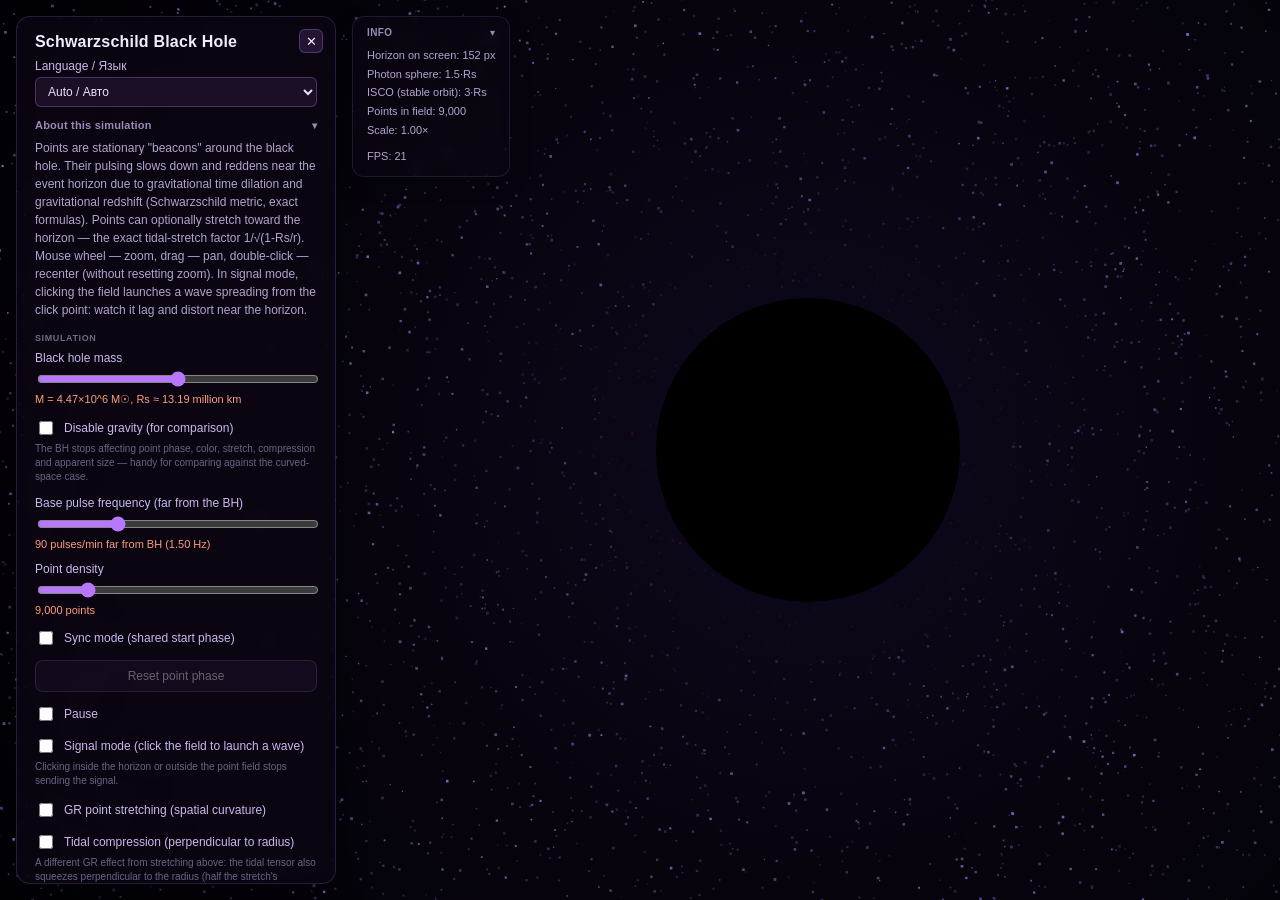
==== index.html @ 3dc67f5d "Initial commit: Schwarzschild black hole GR visualization Interactive Canvas 2D simulation of gravit" ====
<!DOCTYPE html>
<html lang="en">

<head>
  <meta charset="UTF-8">
  <meta
    name="viewport"
    content="width=device-width, initial-scale=1.0"
  >
  <title data-i18n="pageTitle">Schwarzschild Black Hole — gravitational time dilation</title>
  <link
    rel="stylesheet"
    href="style.css"
  >
</head>

<body>
  <canvas id="scene"></canvas>

  <button
    type="button"
    id="hudShowBtn"
    class="hudEdgeBtn"
    aria-label="Show menu"
  >&#9776;</button>

  <div class="hud">
    <button
      type="button"
      id="hudHideBtn"
      class="hudCloseBtn"
      aria-label="Hide menu"
    >&#10005;</button>
    <h1 data-i18n="h1">Schwarzschild Black Hole</h1>

    <div class="row langRow">
      <label for="langSelect">Language / Язык</label>
      <select id="langSelect">
        <option
          value="auto"
          selected
        >Auto / Авто</option>
        <option value="en">English</option>
        <option value="ru">Русский</option>
      </select>
    </div>

    <button
      type="button"
      id="introToggle"
      class="accordionToggle"
      aria-expanded="true"
    >
      <span data-i18n="introToggle">About this simulation</span>
      <span
        class="accordionIcon"
        id="introToggleIcon"
      >&#9662;</span>
    </button>
    <p
      class="hint"
      id="introText"
      data-i18n="introText"
    >Points are stationary "beacons" around the black hole. Their pulsing slows down and reddens near the event horizon due to gravitational time dilation and gravitational redshift (Schwarzschild metric, exact formulas). Points can
      optionally stretch toward the horizon — the exact tidal-stretch factor 1/√(1-Rs/r). Mouse wheel — zoom, drag — pan, double-click — recenter (without resetting zoom). In signal mode, clicking the field launches a wave spreading from
      the click point: watch it lag and distort near the horizon.</p>

    <h2
      class="groupTitle"
      data-i18n="group_simulation"
    >Simulation</h2>

    <div class="row">
      <label
        for="mass"
        data-i18n="mass_label"
      >Black hole mass</label>
      <input
        id="mass"
        type="range"
        min="0"
        max="1000"
        value="500"
        step="1"
      >
      <div
        class="readout"
        id="massReadout"
      >—</div>
    </div>

    <div class="row checkboxRow">
      <label><input
          id="noGravity"
          type="checkbox"
        > <span data-i18n="noGravity_label">Disable gravity (for comparison)</span></label>
      <p
        class="rowHint"
        data-i18n="noGravity_hint"
      >The BH stops affecting point phase, color and stretch — handy for comparing against the curved-space case.</p>
    </div>

    <div class="row">
      <label
        for="freq"
        data-i18n="freq_label"
      >Base pulse frequency (far from the BH)</label>
      <input
        id="freq"
        type="range"
        min="10"
        max="300"
        value="90"
        step="1"
      >
      <div
        class="readout"
        id="freqReadout"
      >—</div>
    </div>

    <div class="row">
      <label
        for="density"
        data-i18n="density_label"
      >Point density</label>
      <input
        id="density"
        type="range"
        min="1000"
        max="50000"
        value="9000"
        step="500"
      >
      <div
        class="readout"
        id="densityReadout"
      >—</div>
    </div>

    <div class="row checkboxRow">
      <label><input
          id="syncMode"
          type="checkbox"
        > <span data-i18n="syncMode_label">Sync mode (shared start phase)</span></label>
    </div>

    <div class="row">
      <button
        id="resetPhases"
        type="button"
        class="btn"
        data-i18n="resetPhases_label"
      >Reset point phase</button>
    </div>

    <div class="row checkboxRow">
      <label><input
          id="pause"
          type="checkbox"
        > <span data-i18n="pause_label">Pause</span></label>
    </div>

    <div class="row checkboxRow">
      <label><input
          id="signalMode"
          type="checkbox"
        > <span data-i18n="signalMode_label">Signal mode (click the field to launch a wave)</span></label>
      <p
        class="rowHint"
        data-i18n="signalMode_hint"
      >Clicking inside the horizon or outside the point field stops sending the signal.</p>
    </div>

    <div
      class="row"
      id="signalTypeRow"
      style="display:none;"
    >
      <label
        for="signalType"
        data-i18n="signalType_label"
      >Signal type</label>
      <select id="signalType">
        <option
          value="single"
          selected
          data-i18n="signalType_single"
        >Single</option>
        <option
          value="continuous"
          data-i18n="signalType_continuous"
        >Continuous</option>
        <option
          value="count"
          data-i18n="signalType_count"
        >Fixed number</option>
      </select>
    </div>

    <div
      class="row"
      id="signalCountRow"
      style="display:none;"
    >
      <label
        for="signalCount"
        data-i18n="signalCount_label"
      >Number of signals</label>
      <input
        id="signalCount"
        type="range"
        min="1"
        max="100"
        value="5"
        step="1"
      >
      <div
        class="readout"
        id="signalCountReadout"
      >—</div>
    </div>

    <div class="row checkboxRow">
      <label><input
          id="tidalStretch"
          type="checkbox"
        > <span data-i18n="tidalStretch_label">GR point stretching (spatial curvature)</span></label>
    </div>

    <div
      class="row"
      id="stretchCoefficientRow"
      style="display:none;"
    >
      <label
        for="stretchCoefficient"
        data-i18n="stretchCoefficient_label"
      >Stretch coefficient</label>
      <input
        id="stretchCoefficient"
        type="range"
        min="10"
        max="300"
        value="100"
        step="5"
      >
      <div
        class="readout"
        id="stretchCoefficientReadout"
      >—</div>
    </div>

    <div
      class="row"
      id="stretchDirectionRow"
      style="display:none;"
    >
      <label
        for="stretchDirection"
        data-i18n="stretchDirection_label"
      >Stretch direction</label>
      <select id="stretchDirection">
        <option
          value="toward"
          selected
          data-i18n="stretchDirection_toward"
        >Toward the black hole only</option>
        <option
          value="both"
          data-i18n="stretchDirection_both"
        >Symmetric (both directions)</option>
      </select>
    </div>

    <div class="row checkboxRow">
      <label><input
          id="tidalCompress"
          type="checkbox"
        > <span data-i18n="tidalCompress_label">Tidal compression (perpendicular to radius)</span></label>
      <p
        class="rowHint"
        data-i18n="tidalCompress_hint"
      >A different GR effect from stretching above: the tidal tensor also squeezes perpendicular to the radius (half the stretch's magnitude) — and, unlike the stretch, stays finite right at the horizon.</p>
    </div>

    <div
      class="row"
      id="compressCoefficientRow"
      style="display:none;"
    >
      <label
        for="compressCoefficient"
        data-i18n="compressCoefficient_label"
      >Compression coefficient</label>
      <input
        id="compressCoefficient"
        type="range"
        min="10"
        max="300"
        value="100"
        step="5"
      >
      <div
        class="readout"
        id="compressCoefficientReadout"
      >—</div>
    </div>

    <div class="row checkboxRow">
      <label><input
          id="apparentSize"
          type="checkbox"
        > <span data-i18n="apparentSize_label">Apparent size (distant observer)</span></label>
      <p
        class="rowHint"
        data-i18n="apparentSize_hint"
      >A third, independent effect: how a FIXED real-size object would look to a distant observer — the reverse of the stretch above. Radial size shrinks by D(r) toward the horizon; tangential size is unchanged.</p>
    </div>

    <div
      class="row"
      id="apparentCoefficientRow"
      style="display:none;"
    >
      <label
        for="apparentCoefficient"
        data-i18n="apparentCoefficient_label"
      >Apparent-size coefficient</label>
      <input
        id="apparentCoefficient"
        type="range"
        min="10"
        max="300"
        value="100"
        step="5"
      >
      <div
        class="readout"
        id="apparentCoefficientReadout"
      >—</div>
    </div>

    <div class="row">
      <label
        for="distribution"
        data-i18n="distribution_label"
      >Point distribution</label>
      <select id="distribution">
        <option
          value="random"
          selected
          data-i18n="distribution_random"
        >Random</option>
        <option
          value="polar"
          data-i18n="distribution_polar"
        >Grid — radial coordinates</option>
        <option
          value="cartesian"
          data-i18n="distribution_cartesian"
        >Grid — cartesian coordinates</option>
      </select>
    </div>

    <h2
      class="groupTitle"
      data-i18n="group_display"
    >Display settings</h2>

    <div class="row">
      <label
        for="overallBrightness"
        data-i18n="overallBrightness_label"
      >Overall point brightness</label>
      <input
        id="overallBrightness"
        type="range"
        min="10"
        max="200"
        value="100"
        step="1"
      >
      <div
        class="readout"
        id="overallBrightnessReadout"
      >—</div>
    </div>

    <div class="row">
      <label
        for="brightness"
        data-i18n="brightness_label"
      >Point brightness near horizon</label>
      <input
        id="brightness"
        type="range"
        min="0"
        max="150"
        value="18"
        step="1"
      >
      <div
        class="readout"
        id="brightnessReadout"
      >—</div>
    </div>

    <div class="row">
      <label
        for="colorGradient"
        data-i18n="colorGradient_label"
      >Color transition sharpness</label>
      <input
        id="colorGradient"
        type="range"
        min="0"
        max="500"
        value="400"
        step="10"
      >
      <div
        class="readout"
        id="colorGradientReadout"
      >—</div>
      <p
        class="rowHint"
        data-i18n="colorGradient_hint"
      >Higher — points keep their original color longer and shift to the horizon color only right near it.</p>
    </div>

    <div class="row">
      <label
        for="sizeMode"
        data-i18n="sizeMode_label"
      >Point size</label>
      <select id="sizeMode">
        <option
          value="random"
          selected
          data-i18n="sizeMode_random"
        >Random</option>
        <option
          value="fixed"
          data-i18n="sizeMode_fixed"
        >Fixed</option>
      </select>
    </div>

    <div
      class="row"
      id="fixedSizeRow"
      style="display:none;"
    >
      <label
        for="fixedSize"
        data-i18n="fixedSize_label"
      >Fixed size value</label>
      <input
        id="fixedSize"
        type="range"
        min="5"
        max="40"
        value="20"
        step="1"
      >
      <div
        class="readout"
        id="fixedSizeReadout"
      >—</div>
    </div>

    <div class="row">
      <label
        for="pointShape"
        data-i18n="pointShape_label"
      >Point shape</label>
      <select id="pointShape">
        <option
          value="square"
          selected
          data-i18n="pointShape_square"
        >Square</option>
        <option
          value="circle"
          data-i18n="pointShape_circle"
        >Circle</option>
      </select>
    </div>

    <div class="row">
      <label
        for="zoom"
        data-i18n="zoom_label"
      >Zoom (or mouse wheel)</label>
      <input
        id="zoom"
        type="range"
        min="35"
        max="1000"
        value="100"
        step="1"
      >
      <div
        class="readout"
        id="zoomReadout"
      >—</div>
    </div>

    <h2
      class="groupTitle"
      data-i18n="group_colors"
    >Colors</h2>

    <div class="row">
      <label data-i18n="baseColor_label">Default point color</label>
      <div
        class="swatchRow"
        id="baseSwatches"
      ></div>
    </div>

    <div class="row checkboxRow">
      <label><input
          id="horizonAuto"
          type="checkbox"
          checked
        > <span data-i18n="horizonAuto_label">Automatic Doppler shift toward horizon</span></label>
    </div>

    <div
      class="row"
      id="horizonSwatchRow"
      style="display:none;"
    >
      <label data-i18n="horizonColor_label">Point color near horizon</label>
      <div
        class="swatchRow"
        id="horizonSwatches"
      ></div>
    </div>

    <div class="row">
      <button
        id="resetPalette"
        type="button"
        class="btn"
        data-i18n="resetPalette_label"
      >Reset palette</button>
    </div>

    <div class="row">
      <label
        for="paletteSelect"
        data-i18n="paletteSelect_label"
      >Saved palettes</label>
      <select id="paletteSelect">
        <option
          value=""
          data-i18n="paletteSelect_placeholder"
        >— select —</option>
      </select>
    </div>

    <div class="row">
      <label
        for="paletteName"
        data-i18n="paletteName_label"
      >New palette name</label>
      <input
        id="paletteName"
        type="text"
        data-i18n-placeholder="paletteName_placeholder"
        placeholder="E.g.: Sunset"
        maxlength="30"
      >
    </div>

    <div class="row">
      <button
        id="savePaletteBtn"
        type="button"
        class="btn"
        data-i18n="savePalette_label"
      >Save current palette</button>
    </div>

    <div class="row">
      <button
        id="deletePaletteBtn"
        type="button"
        class="btn"
        data-i18n="deletePalette_label"
      >Delete selected palette</button>
    </div>

    <h2
      class="groupTitle"
      data-i18n="group_animation"
    >Animation &amp; more</h2>

    <div class="row">
      <label
        for="speed"
        data-i18n="speed_label"
      >Animation speed</label>
      <input
        id="speed"
        type="range"
        min="10"
        max="400"
        value="100"
        step="1"
      >
      <div
        class="readout"
        id="speedReadout"
      >—</div>
    </div>

    <div class="row">
      <label
        for="blinkCurve"
        data-i18n="blinkCurve_label"
      >Blink curve</label>
      <select id="blinkCurve">
        <option
          value="sine"
          data-i18n="blinkCurve_sine"
        >Smooth (sine)</option>
        <option
          value="linear"
          data-i18n="blinkCurve_linear"
        >Linear</option>
        <option
          value="easeIn"
          selected
          data-i18n="blinkCurve_easeIn"
        >Ease-in</option>
        <option
          value="easeOut"
          data-i18n="blinkCurve_easeOut"
        >Ease-out</option>
        <option
          value="easeInOut"
          data-i18n="blinkCurve_easeInOut"
        >Ease-in-out</option>
      </select>
    </div>

    <div class="row checkboxRow">
      <label><input
          id="showGrid"
          type="checkbox"
        > <span data-i18n="showGrid_label">Show space-curvature grid</span></label>
    </div>
    <div class="row checkboxRow">
      <label><input
          id="showTooltip"
          type="checkbox"
        > <span data-i18n="showTooltip_label">Time-dilation tooltip at cursor</span></label>
    </div>

    <div class="row">
      <button
        id="copySettings"
        type="button"
        class="btn"
        data-i18n="copySettings_label"
      >Copy settings</button>
    </div>

    <div class="row">
      <button
        id="resetSettings"
        type="button"
        class="btn"
        data-i18n="resetSettings_label"
      >Reset settings</button>
    </div>

    <p
      class="hint autosave-hint"
      data-i18n="autosaveHint"
    >Settings are saved automatically.</p>
  </div>

  <div
    id="infoPanel"
    class="floatingPanel"
  >
    <div class="floatingPanelHeader">
      <span data-i18n="infoPanel_title">Info</span>
      <button
        type="button"
        id="infoPanelToggle"
        class="floatingPanelToggle"
        aria-expanded="true"
      >&#9662;</button>
    </div>
    <div
      class="stats"
      id="stats"
    ></div>
    <div
      class="stats"
      id="fpsReadout"
    >FPS: —</div>
  </div>

  <div
    id="cursorTooltip"
    class="cursor-tooltip"
  ></div>

  <script src="blackhole.js"></script>
</body>

</html>
---- style.css ----
* {
  box-sizing: border-box;
}

html, body {
  margin: 0;
  padding: 0;
  width: 100%;
  height: 100%;
  background: #050208;
  overflow: hidden;
  font-family: -apple-system, BlinkMacSystemFont, "Segoe UI", Roboto, Arial, sans-serif;
}

#scene {
  position: fixed;
  inset: 0;
  display: block;
  width: 100vw;
  height: 100vh;
  cursor: default;
}

.hud {
  position: fixed;
  top: 16px;
  left: 16px;
  width: 320px;
  max-width: calc(100vw - 32px);
  max-height: calc(100vh - 32px);
  overflow-y: auto;
  padding: 16px 18px;
  border-radius: 14px;
  background: rgba(15, 8, 22, 0.62);
  border: 1px solid rgba(180, 140, 255, 0.18);
  backdrop-filter: blur(10px);
  color: #e8e0f5;
  box-shadow: 0 8px 30px rgba(0,0,0,0.45);
}

.hud h1 {
  margin: 0 0 8px;
  padding-right: 26px;
  font-size: 16px;
  font-weight: 600;
  letter-spacing: 0.2px;
  color: #f2ecff;
}

.hudCloseBtn {
  position: absolute;
  top: 12px;
  right: 12px;
  width: 24px;
  height: 24px;
  padding: 0;
  border-radius: 6px;
  border: 1px solid rgba(180, 140, 255, 0.3);
  background: rgba(184, 119, 255, 0.14);
  color: #f2ecff;
  font-size: 13px;
  line-height: 1;
  cursor: pointer;
}

.hudCloseBtn:hover {
  background: rgba(184, 119, 255, 0.28);
}

.hudEdgeBtn {
  display: none;
  position: fixed;
  top: 16px;
  left: 16px;
  z-index: 40;
  width: 36px;
  height: 36px;
  align-items: center;
  justify-content: center;
  border-radius: 10px;
  border: 1px solid rgba(180, 140, 255, 0.3);
  background: rgba(15, 8, 22, 0.7);
  backdrop-filter: blur(6px);
  color: #f2ecff;
  font-size: 16px;
  cursor: pointer;
  box-shadow: 0 6px 20px rgba(0,0,0,0.35);
}

.hudEdgeBtn:hover {
  background: rgba(184, 119, 255, 0.28);
}

body.hudCollapsed .hud {
  display: none;
}

body.hudCollapsed .hudEdgeBtn {
  display: flex;
}

.hud .hint {
  margin: 0 0 14px;
  font-size: 12px;
  line-height: 1.5;
  color: #b4a4d0;
}

.groupTitle {
  margin: 14px 0 8px;
  padding-top: 10px;
  border-top: 1px solid rgba(180, 140, 255, 0.14);
  font-size: 9px;
  font-weight: 600;
  letter-spacing: 0.6px;
  text-transform: uppercase;
  color: #746a89;
}

.groupTitle:first-of-type {
  margin-top: 0;
  padding-top: 0;
  border-top: none;
}

.row {
  margin-bottom: 12px;
}

.row label {
  display: block;
  font-size: 12px;
  color: #cbb9ef;
  margin-bottom: 4px;
}

.row input[type="range"] {
  width: 100%;
  accent-color: #b877ff;
}

.row select,
.row input[type="text"] {
  width: 100%;
  padding: 6px 8px;
  border-radius: 6px;
  background: rgba(30, 18, 42, 0.85);
  border: 1px solid rgba(180, 140, 255, 0.3);
  color: #e8e0f5;
  font-size: 12px;
  font-family: inherit;
}

.row input[type="text"]::placeholder {
  color: #6f6285;
}

.row input[type="text"].inputError {
  border-color: #ff6b6b;
}

.row.checkboxRow label {
  display: flex;
  align-items: center;
  gap: 8px;
  font-size: 12px;
  color: #cbb9ef;
  cursor: pointer;
}

.row.checkboxRow input[type="checkbox"] {
  accent-color: #b877ff;
  width: 14px;
  height: 14px;
}

.readout {
  margin-top: 2px;
  font-size: 11px;
  color: #ff9d7a;
  font-variant-numeric: tabular-nums;
}

.rowHint {
  margin: 2px 0 0;
  font-size: 10px;
  line-height: 1.4;
  color: #6f6285;
}

.btn {
  width: 100%;
  padding: 8px 10px;
  border-radius: 8px;
  background: rgba(184, 119, 255, 0.14);
  border: 1px solid rgba(180, 140, 255, 0.4);
  color: #f2ecff;
  font-size: 12px;
  cursor: pointer;
  transition: background 0.15s ease;
}

.btn:hover {
  background: rgba(184, 119, 255, 0.28);
}

.btn:active {
  background: rgba(184, 119, 255, 0.4);
}

.btn:disabled {
  opacity: 0.4;
  cursor: not-allowed;
  background: rgba(184, 119, 255, 0.14);
}

.swatchRow {
  display: flex;
  flex-wrap: wrap;
  gap: 8px;
}

.swatch {
  width: 32px;
  height: 32px;
  border-radius: 50%;
  border: 2px solid transparent;
  padding: 0;
  cursor: pointer;
  box-shadow: inset 0 0 0 1px rgba(255, 255, 255, 0.2), 0 1px 3px rgba(0, 0, 0, 0.4);
}

.swatch:hover {
  box-shadow: inset 0 0 0 1px rgba(255, 255, 255, 0.35);
}

.swatch.active {
  border-color: #f2ecff;
  box-shadow: 0 0 0 2px rgba(255, 255, 255, 0.45), inset 0 0 0 1px rgba(255, 255, 255, 0.2);
}

.autosave-hint {
  margin: 8px 0 0;
  font-size: 10px;
  color: #6f6285;
  text-align: center;
}

.accordionToggle {
  display: flex;
  align-items: center;
  justify-content: space-between;
  width: 100%;
  margin: 0 0 8px;
  padding: 0;
  border: none;
  background: none;
  font-size: 11px;
  font-weight: 600;
  letter-spacing: 0.2px;
  color: #9a8ab8;
  cursor: pointer;
  text-align: left;
}

.accordionToggle:hover {
  color: #cbb9ef;
}

.accordionIcon {
  display: inline-block;
  transition: transform 0.15s ease;
  font-size: 10px;
}

.accordionToggle[aria-expanded="false"] .accordionIcon {
  transform: rotate(-90deg);
}

.hud .hint#introText.collapsed {
  display: none;
}

.floatingPanel {
  position: fixed;
  top: 16px;
  left: 352px;
  max-width: min(280px, calc(100vw - 368px));
  padding: 10px 14px;
  border-radius: 12px;
  background: rgba(15, 8, 22, 0.4);
  border: 1px solid rgba(180, 140, 255, 0.14);
  backdrop-filter: blur(6px);
  box-shadow: 0 6px 20px rgba(0,0,0,0.3);
  z-index: 30;
}

.floatingPanelHeader {
  display: flex;
  align-items: center;
  justify-content: space-between;
  gap: 12px;
  font-size: 10px;
  font-weight: 600;
  letter-spacing: 0.4px;
  text-transform: uppercase;
  color: #9a8ab8;
}

.floatingPanelToggle {
  padding: 0;
  border: none;
  background: none;
  color: #9a8ab8;
  cursor: pointer;
  font-size: 10px;
  line-height: 1;
  transition: transform 0.15s ease;
}

.floatingPanelToggle[aria-expanded="false"] {
  transform: rotate(-90deg);
}

.floatingPanel .stats {
  margin-top: 8px;
  font-size: 11px;
  line-height: 1.7;
  color: #b4a4d0;
  font-variant-numeric: tabular-nums;
  white-space: pre-line;
}

.floatingPanel .stats.collapsed {
  display: none;
}

@media (max-width: 900px) {
  .floatingPanel {
    display: none;
  }
}

@media (max-width: 560px) {
  .hud {
    width: calc(100vw - 32px);
  }
}

.cursor-tooltip {
  position: fixed;
  display: none;
  pointer-events: none;
  z-index: 50;
  background: rgba(15, 8, 22, 0.92);
  border: 1px solid rgba(180, 140, 255, 0.35);
  border-radius: 8px;
  padding: 6px 10px;
  font-size: 12px;
  line-height: 1.5;
  color: #f2ecff;
  white-space: nowrap;
  box-shadow: 0 6px 20px rgba(0,0,0,0.5);
}
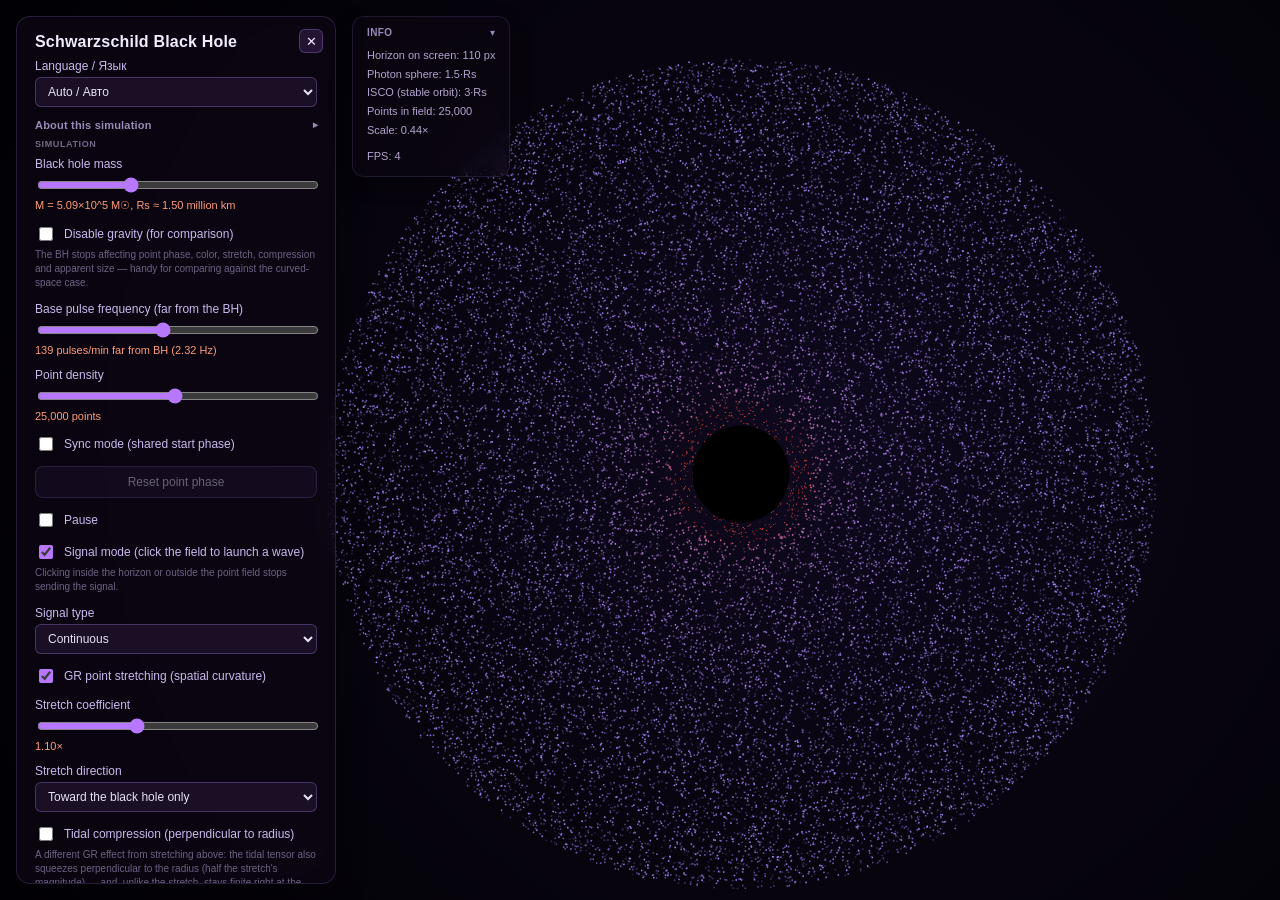
==== commit 5dd34f50: "Add menu hide/show toggle; set curated defaults - Collapsible left panel with a persistent edge butt" ====
--- a/index.html
+++ b/index.html
@@ -80,7 +80,7 @@
         type="range"
         min="0"
         max="1000"
-        value="500"
+        value="322"
         step="1"
       >
       <div
@@ -110,7 +110,7 @@
         type="range"
         min="10"
         max="300"
-        value="90"
+        value="139"
         step="1"
       >
       <div
@@ -129,7 +129,7 @@
         type="range"
         min="1000"
         max="50000"
-        value="9000"
+        value="25000"
         step="500"
       >
       <div
@@ -165,6 +165,7 @@
       <label><input
           id="signalMode"
           type="checkbox"
+          checked
         > <span data-i18n="signalMode_label">Signal mode (click the field to launch a wave)</span></label>
       <p
         class="rowHint"
@@ -184,11 +185,11 @@
       <select id="signalType">
         <option
           value="single"
-          selected
           data-i18n="signalType_single"
         >Single</option>
         <option
           value="continuous"
+          selected
           data-i18n="signalType_continuous"
         >Continuous</option>
         <option
@@ -212,7 +213,7 @@
         type="range"
         min="1"
         max="100"
-        value="5"
+        value="10"
         step="1"
       >
       <div
@@ -225,6 +226,7 @@
       <label><input
           id="tidalStretch"
           type="checkbox"
+          checked
         > <span data-i18n="tidalStretch_label">GR point stretching (spatial curvature)</span></label>
     </div>
 
@@ -242,7 +244,7 @@
         type="range"
         min="10"
         max="300"
-        value="100"
+        value="110"
         step="5"
       >
       <div
@@ -298,7 +300,7 @@
         type="range"
         min="10"
         max="300"
-        value="100"
+        value="250"
         step="5"
       >
       <div
@@ -311,6 +313,7 @@
       <label><input
           id="apparentSize"
           type="checkbox"
+          checked
         > <span data-i18n="apparentSize_label">Apparent size (distant observer)</span></label>
       <p
         class="rowHint"
@@ -397,7 +400,7 @@
         type="range"
         min="0"
         max="150"
-        value="18"
+        value="140"
         step="1"
       >
       <div
@@ -416,7 +419,7 @@
         type="range"
         min="0"
         max="500"
-        value="400"
+        value="100"
         step="10"
       >
       <div
@@ -437,11 +440,11 @@
       <select id="sizeMode">
         <option
           value="random"
-          selected
           data-i18n="sizeMode_random"
         >Random</option>
         <option
           value="fixed"
+          selected
           data-i18n="sizeMode_fixed"
         >Fixed</option>
       </select>
@@ -461,7 +464,7 @@
         type="range"
         min="5"
         max="40"
-        value="20"
+        value="35"
         step="1"
       >
       <div
@@ -498,7 +501,7 @@
         type="range"
         min="35"
         max="1000"
-        value="100"
+        value="44"
         step="1"
       >
       <div
@@ -626,6 +629,7 @@
       <select id="blinkCurve">
         <option
           value="sine"
+          selected
           data-i18n="blinkCurve_sine"
         >Smooth (sine)</option>
         <option
@@ -634,7 +638,6 @@
         >Linear</option>
         <option
           value="easeIn"
-          selected
           data-i18n="blinkCurve_easeIn"
         >Ease-in</option>
         <option
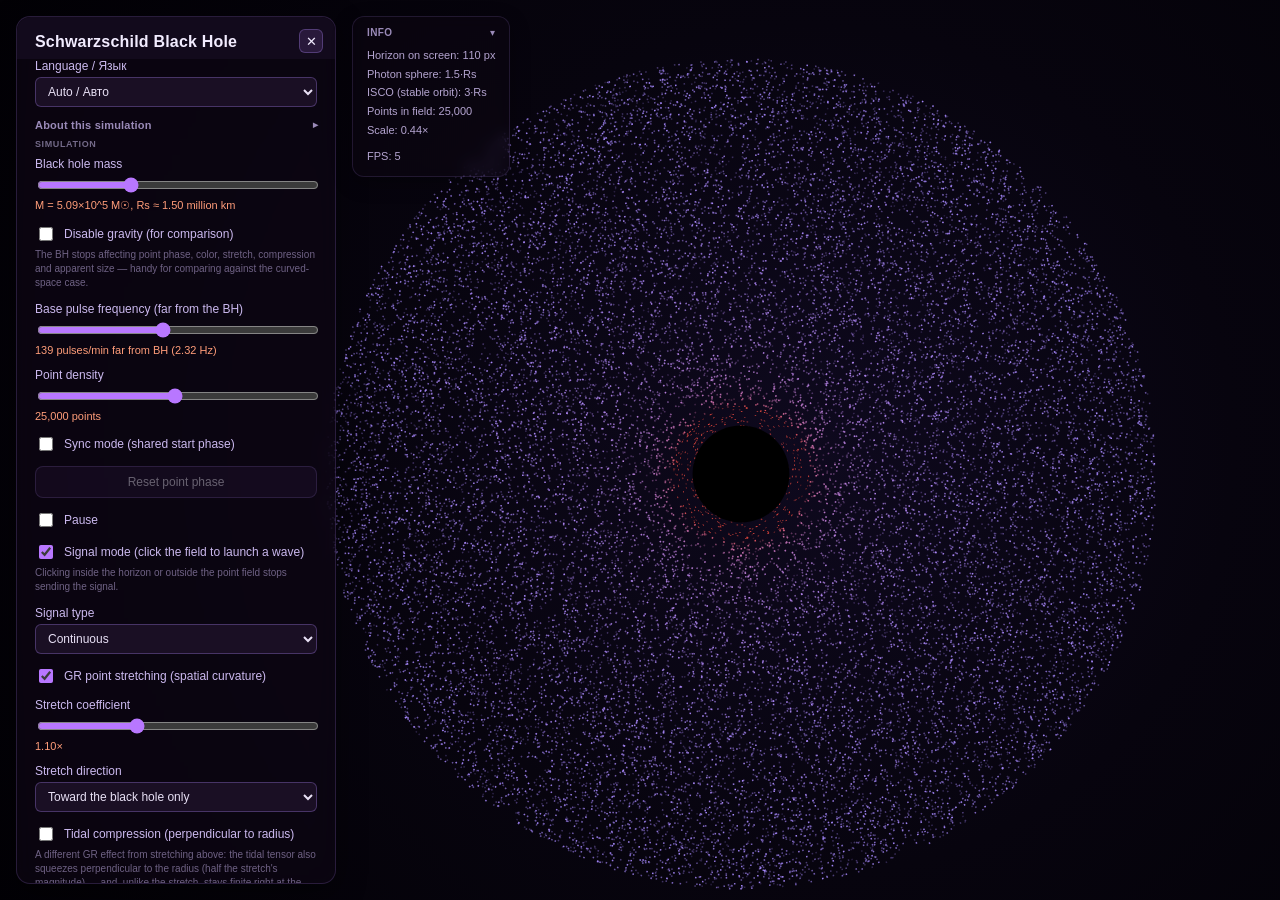
==== commit 734d380f: "Fix mobile usability: touch gestures, sticky close button, centering - Add touch support: one-finger" ====
--- a/index.html
+++ b/index.html
@@ -5,7 +5,7 @@
   <meta charset="UTF-8">
   <meta
     name="viewport"
-    content="width=device-width, initial-scale=1.0"
+    content="width=device-width, initial-scale=1.0, maximum-scale=1.0, user-scalable=no"
   >
   <title data-i18n="pageTitle">Schwarzschild Black Hole — gravitational time dilation</title>
   <link
@@ -25,13 +25,15 @@
   >&#9776;</button>
 
   <div class="hud">
-    <button
-      type="button"
-      id="hudHideBtn"
-      class="hudCloseBtn"
-      aria-label="Hide menu"
-    >&#10005;</button>
-    <h1 data-i18n="h1">Schwarzschild Black Hole</h1>
+    <div class="hudStickyHeader">
+      <button
+        type="button"
+        id="hudHideBtn"
+        class="hudCloseBtn"
+        aria-label="Hide menu"
+      >&#10005;</button>
+      <h1 data-i18n="h1">Schwarzschild Black Hole</h1>
+    </div>
 
     <div class="row langRow">
       <label for="langSelect">Language / Язык</label>
--- a/style.css
+++ b/style.css
@@ -19,6 +19,9 @@
   width: 100vw;
   height: 100vh;
   cursor: default;
+  /* Отдаём жесты (пан одним пальцем, pinch-zoom) целиком нашему JS —
+     без этого браузер норовит сам проскроллить/зазумить страницу. */
+  touch-action: none;
 }
 
 .hud {
@@ -29,7 +32,7 @@
   max-width: calc(100vw - 32px);
   max-height: calc(100vh - 32px);
   overflow-y: auto;
-  padding: 16px 18px;
+  padding: 0 18px 16px;
   border-radius: 14px;
   background: rgba(15, 8, 22, 0.62);
   border: 1px solid rgba(180, 140, 255, 0.18);
@@ -38,8 +41,21 @@
   box-shadow: 0 8px 30px rgba(0,0,0,0.45);
 }
 
+/* Заголовок "прилипает" к верху при скролле длинной панели настроек —
+   иначе кнопка закрытия (внутри него) уезжала вместе с содержимым и
+   становилась недоступна, пока не проскроллишь обратно наверх. */
+.hudStickyHeader {
+  position: sticky;
+  top: 0;
+  z-index: 5;
+  margin: 0 -18px;
+  padding: 16px 18px 8px;
+  background: rgba(20, 11, 30, 0.92);
+  border-radius: 14px 14px 0 0;
+}
+
 .hud h1 {
-  margin: 0 0 8px;
+  margin: 0;
   padding-right: 26px;
   font-size: 16px;
   font-weight: 600;
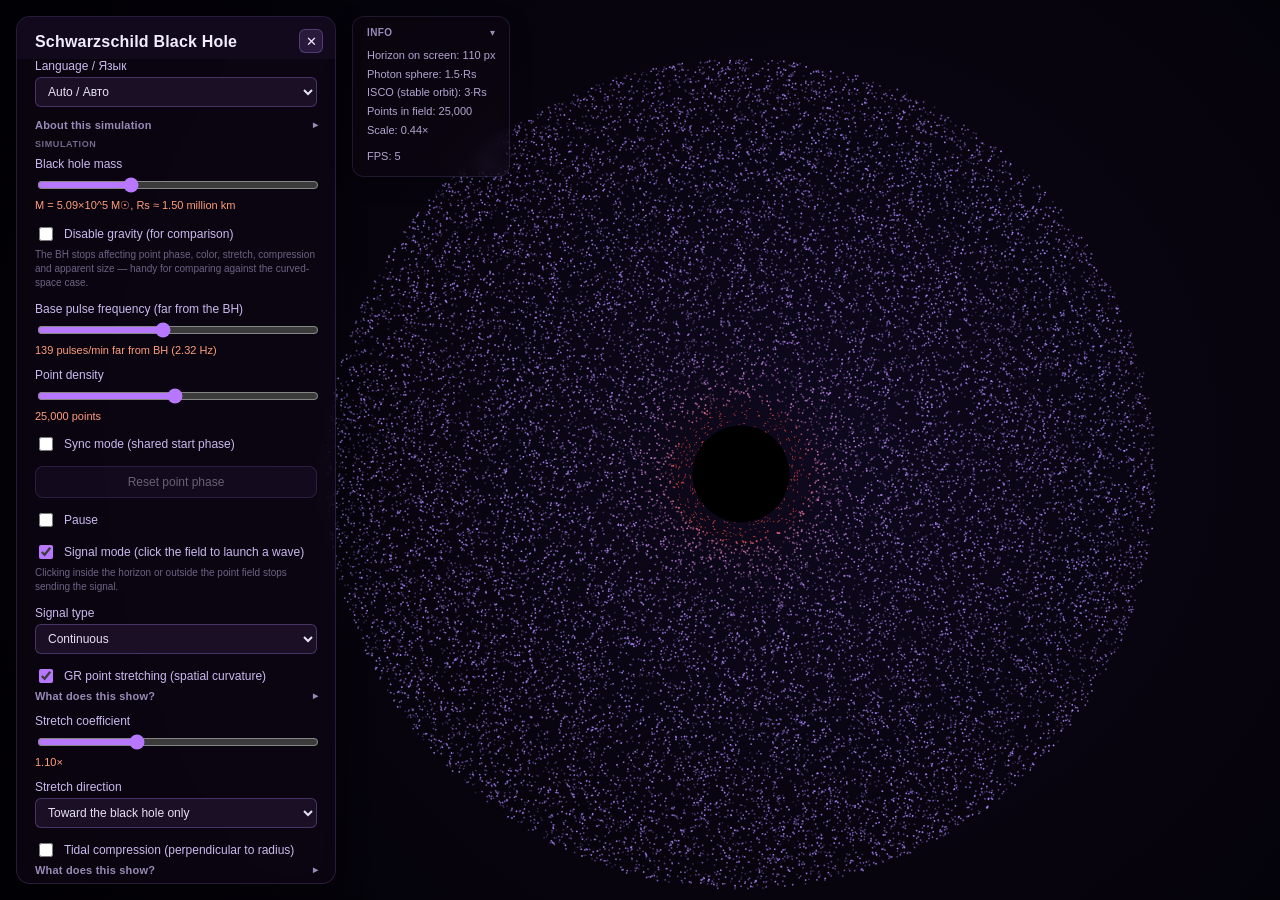
==== commit d5f79aa7: "Give each point-size-distortion effect its own collapsible explanation Stretch, tidal compression, a" ====
--- a/index.html
+++ b/index.html
@@ -230,6 +230,20 @@
           type="checkbox"
           checked
         > <span data-i18n="tidalStretch_label">GR point stretching (spatial curvature)</span></label>
+      <button
+        type="button"
+        id="stretchInfoToggle"
+        class="accordionToggle infoToggle"
+        aria-expanded="false"
+      >
+        <span data-i18n="stretchInfoToggle_label">What does this show?</span>
+        <span class="accordionIcon">&#9662;</span>
+      </button>
+      <p
+        class="hint collapsed"
+        id="stretchInfoText"
+        data-i18n="stretchInfo_text"
+      >This is the exact Schwarzschild metric factor 1/√(1−Rs/r) — how much more "proper" (actually measured) radial distance there is near the horizon than the flat coordinate grid suggests. It's a real, exact quantity, but stretching a point's shape by it is a visualization trick: a single point has no size of its own to stretch, so this makes an otherwise invisible fact about curved space visible rather than showing something you'd literally see happen to a small object. In plain language: space itself is stretched near a black hole, so a tape measure laid toward the horizon would read a longer length than the map distance implies — the elongated dots are a way to draw that stretch.</p>
     </div>
 
     <div
@@ -282,10 +296,20 @@
           id="tidalCompress"
           type="checkbox"
         > <span data-i18n="tidalCompress_label">Tidal compression (perpendicular to radius)</span></label>
+      <button
+        type="button"
+        id="compressInfoToggle"
+        class="accordionToggle infoToggle"
+        aria-expanded="false"
+      >
+        <span data-i18n="compressInfoToggle_label">What does this show?</span>
+        <span class="accordionIcon">&#9662;</span>
+      </button>
       <p
-        class="rowHint"
-        data-i18n="tidalCompress_hint"
-      >A different GR effect from stretching above: the tidal tensor also squeezes perpendicular to the radius (half the stretch's magnitude) — and, unlike the stretch, stays finite right at the horizon.</p>
+        class="hint collapsed"
+        id="compressInfoText"
+        data-i18n="compressInfo_text"
+      >This visualizes the real tidal force from the Schwarzschild geodesic-deviation tensor: gravity pulls harder on the near side of an extended body than the far side, stretching it along the radius while squeezing it inward from the sides. Because the vacuum tensor is traceless, that sideways squeeze is always exactly half as strong as the radial stretch, and — unlike a purely geometric stretching of space — it stays finite right at the horizon; it only becomes destructive somewhat deeper inside. This is the same, genuinely physical effect popularly called "spaghettification": if you fell feet-first toward a black hole, gravity would stretch you head-to-toe while squeezing your sides inward, and each dot narrowing sideways is a small-scale picture of exactly that squeeze.</p>
     </div>
 
     <div
@@ -317,10 +341,20 @@
           type="checkbox"
           checked
         > <span data-i18n="apparentSize_label">Apparent size (distant observer)</span></label>
+      <button
+        type="button"
+        id="apparentInfoToggle"
+        class="accordionToggle infoToggle"
+        aria-expanded="false"
+      >
+        <span data-i18n="apparentInfoToggle_label">What does this show?</span>
+        <span class="accordionIcon">&#9662;</span>
+      </button>
       <p
-        class="rowHint"
-        data-i18n="apparentSize_hint"
-      >A third, independent effect: how a FIXED real-size object would look to a distant observer — the reverse of the stretch above. Radial size shrinks by D(r) toward the horizon; tangential size is unchanged.</p>
+        class="hint collapsed"
+        id="apparentInfoText"
+        data-i18n="apparentInfo_text"
+      >This shows how an object of a fixed real (proper) size would look to a distant observer, rather than how the coordinate grid the points sit on behaves. Its radial extent shrinks by the factor D(r) = √(1−Rs/r) as it nears the horizon — the same factor that governs gravitational redshift and time dilation — while its size across the radius stays exactly the same, since the Schwarzschild angular part of the metric has no such factor. It mixes a real GR quantity with a simplified observer model (no actual ray-tracing through bent light paths), so treat it as a physically grounded approximation rather than a literal rendered photograph. In plain language: a spaceship of the same real size would look shorter — but not narrower — the closer it drifts toward a black hole, as seen from far away, and that's the shrinking this shows directly.</p>
     </div>
 
     <div
--- a/style.css
+++ b/style.css
@@ -293,8 +293,12 @@
   transform: rotate(-90deg);
 }
 
-.hud .hint#introText.collapsed {
-  display: none;
+.hud .hint.collapsed {
+  display: none;
+}
+
+.row.checkboxRow .infoToggle {
+  margin-top: 4px;
 }
 
 .floatingPanel {
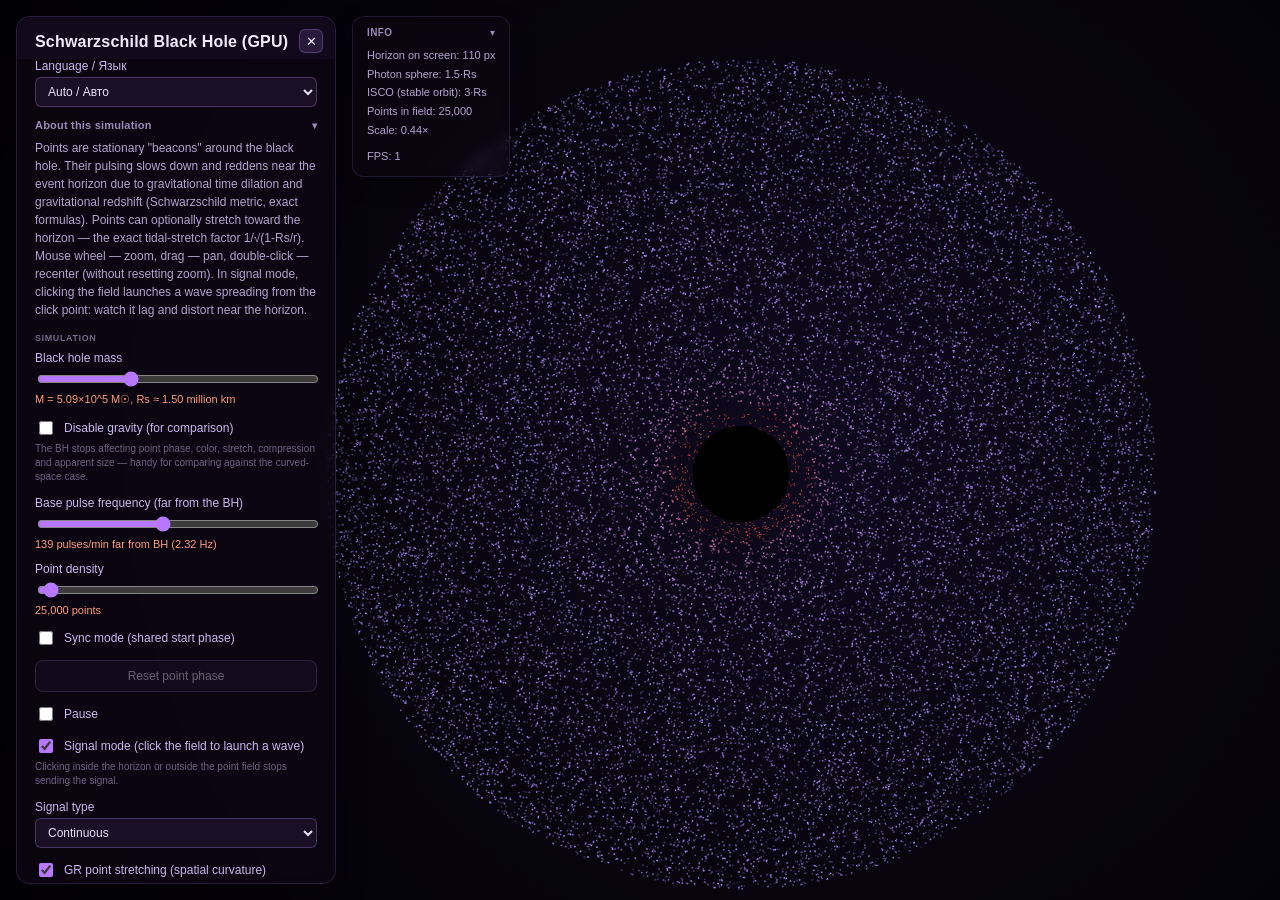
==== commit a8f2493e: "Make the GPU version the primary page; add on-screen WebGL fallback Swaps the two entry points: inde" ====
--- a/index.html
+++ b/index.html
@@ -7,7 +7,7 @@
     name="viewport"
     content="width=device-width, initial-scale=1.0, maximum-scale=1.0, user-scalable=no"
   >
-  <title data-i18n="pageTitle">Schwarzschild Black Hole — gravitational time dilation</title>
+  <title data-i18n="pageTitle">Schwarzschild Black Hole (GPU) — gravitational time dilation</title>
   <link
     rel="stylesheet"
     href="style.css"
@@ -16,6 +16,18 @@
 
 <body>
   <canvas id="scene"></canvas>
+
+  <div
+    id="webglFallback"
+    class="webglFallback"
+    style="display:none;"
+  >
+    <p data-i18n="webglFallback_text">This page needs WebGL2, which your browser doesn't support (or has disabled).</p>
+    <p><a
+        href="canvas-rollback.html"
+        data-i18n="webglFallback_link"
+      >Open the Canvas (CPU) version →</a></p>
+  </div>
 
   <button
     type="button"
@@ -32,7 +44,7 @@
         class="hudCloseBtn"
         aria-label="Hide menu"
       >&#10005;</button>
-      <h1 data-i18n="h1">Schwarzschild Black Hole</h1>
+      <h1 data-i18n="h1">Schwarzschild Black Hole (GPU)</h1>
     </div>
 
     <div class="row langRow">
@@ -130,9 +142,9 @@
         id="density"
         type="range"
         min="1000"
-        max="50000"
+        max="1000000"
         value="25000"
-        step="500"
+        step="1000"
       >
       <div
         class="readout"
@@ -722,6 +734,10 @@
       class="hint autosave-hint"
       data-i18n="autosaveHint"
     >Settings are saved automatically.</p>
+    <p class="hint autosave-hint"><a
+        href="canvas-rollback.html"
+        data-i18n="cpuVersionLink"
+      >← CPU version</a></p>
   </div>
 
   <div
@@ -752,7 +768,7 @@
     class="cursor-tooltip"
   ></div>
 
-  <script src="blackhole.js"></script>
+  <script src="index.js"></script>
 </body>
 
 </html>
--- a/style.css
+++ b/style.css
@@ -382,3 +382,34 @@
   white-space: nowrap;
   box-shadow: 0 6px 20px rgba(0,0,0,0.5);
 }
+
+/* Полноэкранная заглушка на случай, если WebGL2 недоступен/не собрался
+   шейдер (index.html — GPU-версия) — показывается поверх всего вместо
+   канваса, а не только ссылкой в меню (см. showWebglFallback() в
+   index.js), display переключается инлайново оттуда же. */
+.webglFallback {
+  position: fixed;
+  inset: 0;
+  z-index: 100;
+  flex-direction: column;
+  align-items: center;
+  justify-content: center;
+  gap: 14px;
+  padding: 24px;
+  text-align: center;
+  background: rgba(5, 2, 8, 0.94);
+}
+
+.webglFallback p {
+  margin: 0;
+  max-width: 420px;
+  font-size: 14px;
+  line-height: 1.6;
+  color: #e8e0f5;
+}
+
+.webglFallback a {
+  color: #cbb9ef;
+  font-size: 16px;
+  font-weight: 600;
+}
